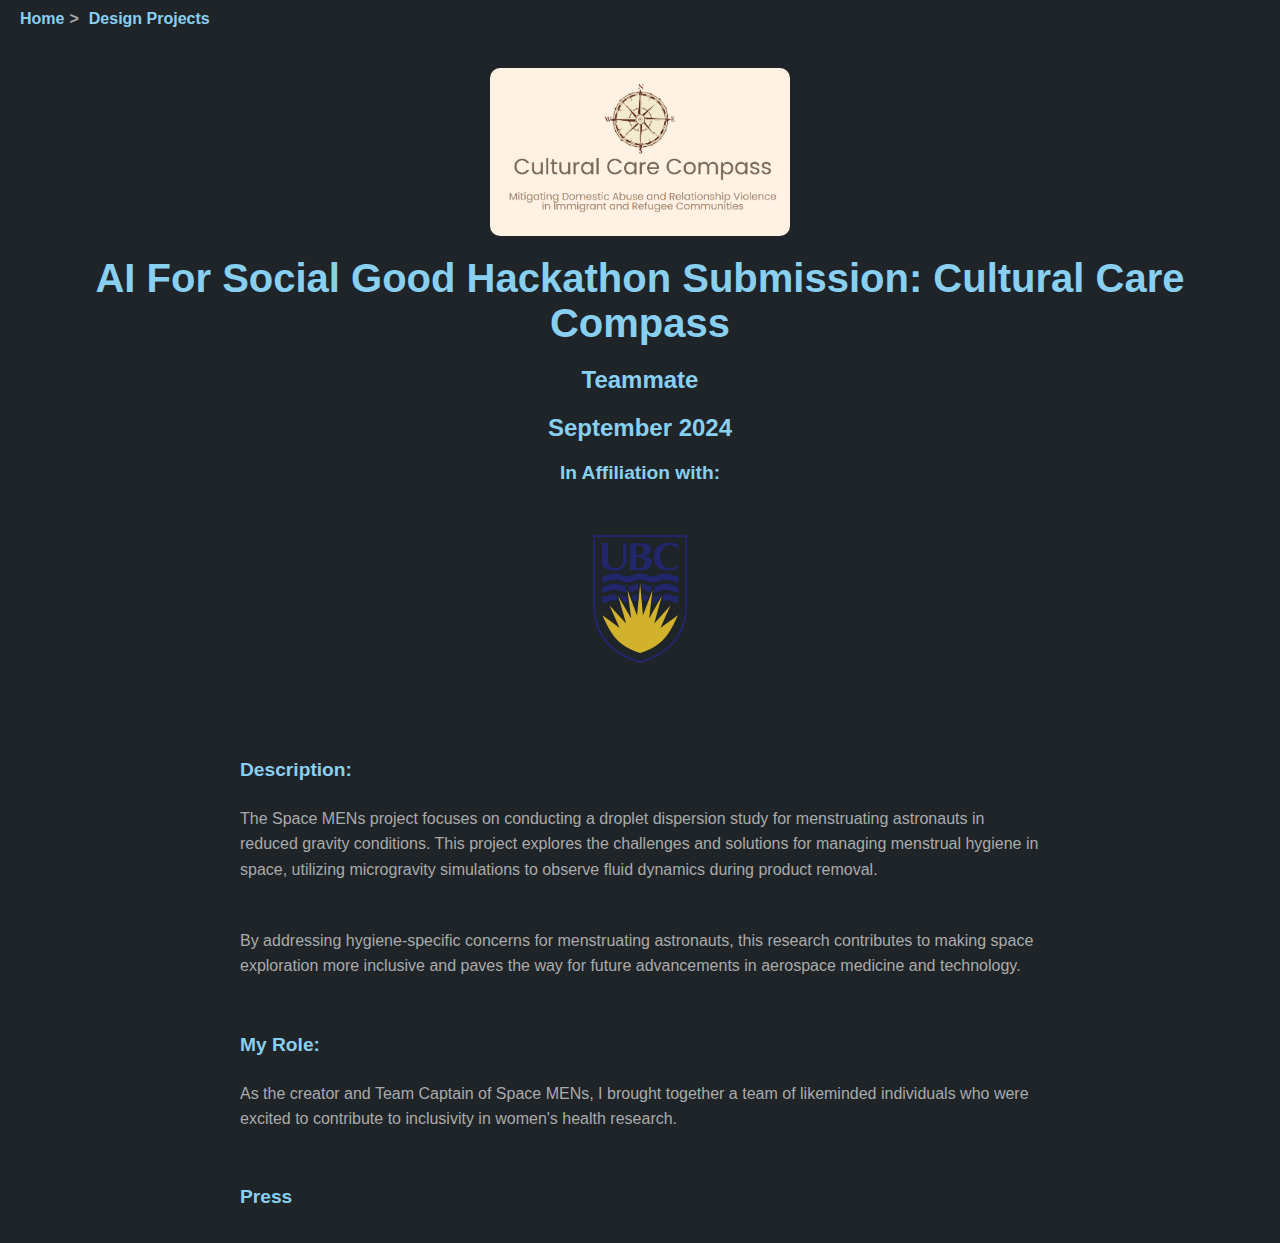
==== projects/ccc.html @ 33d6dafb "Initial commit" ====
<!DOCTYPE html>
<html lang="en">
    <head>
        <meta charset="UTF-8">
        <meta http-equiv="X-UA-Compatible" content="IE=edge">
        <meta name="viewport" content=""width=device-width, initial-scale="1.0">
        <title>The Cultural Care Compass</title>
        <link rel="stylesheet" href="../style.css"> 
        <link href="https://cdnjs.cloudflare.com/ajax/libs/font-awesome/6.0.0/css/all.min.css" rel="stylesheet">
    </head>
    <body>
<!-- ----------nav---------- -->
<div class="breadcrumb">
    <a href="../index.html" class="breadcrumb-link">Home</a> 
     
    <a href="../index.html#services" class="breadcrumb-link">Design Projects</a>
</div>



    <!-- ---------project logo---------- -->
        <div class="container">
            <div class="project-logo">
                <img src="../Images/ccc.png">
            </div>
<!-- ------------project title----------- -->
<div class="project-title">
    <h1> AI For Social Good Hackathon Submission: Cultural Care Compass</h1>
    <h2> Teammate </h2>
    <h2> September 2024 </h2>
    <h3> In Affiliation with: </h3>

    <div class="affiliation-logos">
        <div class="logo-item">
            <img src="../Images/ubcsoe_logo.png">
        </div>
    

    </div>



</div>

<!-- -------------project description---------- -->
<div class="project-description">
    <h3>
       <br> Description: 
    </h3>


    <p>
         The Space MENs project focuses on conducting a droplet dispersion study for menstruating astronauts 
                in reduced gravity conditions. This project explores the challenges and solutions for managing menstrual 
                hygiene in space, utilizing microgravity simulations to observe fluid dynamics during product removal.
    </p>

    <p>
       <br> By addressing hygiene-specific concerns for menstruating astronauts, this research contributes to making space exploration more inclusive 
                and paves the way for future advancements in aerospace medicine and technology.
    </p>

    <h3>
        <br> My Role: 
    </h3>

    <p>
         
        As the creator and Team Captain of Space MENs, I brought together a team of likeminded 
        individuals who were excited to contribute to inclusivity in women's health research. 
    </p>

    <h3>
       <br> Press
    </h3>

 </div>
        

</div>
</body>
</html>
---- style.css ----
*{ 
    margin: 0; 
    padding: 0; 
    /* font-family:'Andale mono', monospace;  */
    font-family: 'Trebuchet MS', 'Lucida Sans Unicode', 'Lucida Grande', 'Lucida Sans', Arial, sans-serif;
    box-sizing: border-box;
}

html{ 
    scroll-behavior: smooth; 
}

body{ 
    background: #1e2428 ; 
    color: #fff;
}

#header{ 
    width: 100%; 
    height: 100vh; 
    background-image: url("Images/background.png"); 
    background-size: cover; 
    background-position: center; 
}

.container{
    padding: 10px 5%; 

}

nav{
    display: flex;
    align-items: normal; 
    justify-content: right; 
    flex-wrap: wrap; 
}

.logo{ 
    width: 200px; 
}

nav ul li{ 
    display: inline-block; 
    list-style: none; 
    margin: 10px 20px; 
}

nav ul li a{ 
    color: #fff; 
    text-decoration: none; 
    font-size: 18px; 
    position: relative; 
}

nav ul li a::after{ 
    content: ''; 
    width: 0; 
    height: 3px; 
    background: #89cff0;
    position: absolute; 
    left: 0; 
    bottom: -6px; 
    transition: 0.5s; 
}

nav ul li a:hover::after{ 
    width: 100%;
}

.header-text { 
    margin-top: 25%; 
    font-size: 60px;
     
}

.header-text span{ 
    color: #89cff0;
}
.header-text h2{ 
    font-size: 30px; 
margin-top: 20px; 
}

/* ----------------about-------- */
#about{ 
    padding: 90px 0; 
    color: #ababab; 
     

}

.row{ 
    display: flex; 
    justify-content: space-between; 
    flex-wrap: wrap; 
}

.about-col-1{
    flex-basis: 35%; 

}
.about-col-1 img{ 
    width: 100%; 
    border-radius:10px;
}

.about-col-2{ 
    flex-basis: 60%; 

}

.sub-title{
    font-size: 60px; 
    font-weight: 600; 
    color: #89cff0; 
}

.tab-titles{ 
    display: flex; 
    margin: 50px 0 40px;
    padding: 0px; 
    color: #89cff0;
}

.tab-links{ 
    margin-right: 50px; 
    font-size: 18px; 
    font-weight: 500; 
    cursor: pointer; 
    position: relative; 
}

.tab-links::after{ 
    content: '' ; 
    width: 0; 
    height: 3px; 
    background: #fff; 
    position: absolute; 
    left: 0; 
    bottom: -8px; 
    transition: 0.5s; 
}

.tab-links.active-link::after{ 
    width: 50%; 
}

.tab-contents ul li{
    list-style: none; 
    margin: 10px 0; 


}

.tab-contents ul li span{ 
    color: #89cff0; 
    font-size: 10px; 
}

.tab-contents{ 
    display: none; 
}

.tab-contents.active-tab{
    display: block; 
}
/* -------------------technical projects---------------- */

#services{ 
    padding: 30px 0; 
 
}

.services-list{ 
    display: grid; 
    grid-template-columns: repeat(auto-fit, minmax(250px, 1fr));
    grid-gap: 40px; 
    margin-top: 50px;
    padding: 20px;  
}

.services-list div{ 
    transition: background 0.5s, transform 0.5s;
}

.services-list div:hover { 
    transform: translateY(-10px); 
}

.project-item { 
    position: relative; 
    overflow: hidden; 
    border-radius: 10px; 
    width: 100%; 
    cursor: pointer; 
    box-sizing: border-box;
}

.project-item h2 {
    position: relative; 
    margin-bottom: 10px; 
    text-align: center; 
    font-size: 1.2rem; 
    color: #fff; 
    z-index: 2; 
}

.project-image { 
    width: 100%;
    height: 100%; 
    object-fit: contain; 
    display: block; 
    transition: transform 0.5s ease-in-out; 
    border-radius: 10px; 

}

a {
    color: inherit; /* This will inherit the color of the parent element */
    text-decoration: none; /* Removes underline if desired */
}

a:visited {
    color: inherit; /* Ensures visited links have the same color */
}

a:hover {
    color: #89cff0; /* Optional: Add hover color for better user experience */
    /* text-decoration: underline; Optional: Add underline on hover */
}




.project-image, .overlay { 
    border-radius: 10px; 
}

.overlay { 
    position: absolute; 
    top: 0; 
    left: 0; 
    width: 100%; 
    height: 100%; 
    background-color: rgba(0,0,0,0.8); 
    display: flex; 
    flex-direction: column;
    align-items: center;
    justify-content: flex-start;
    padding: 20px; 
    box-sizing: border-box;
    border-radius: 10px;
    opacity: 0; 
    transition: opacity 0.5s ease-in-out; 
    overflow-y: auto; 
    scrollbar-width: thin; 
    z-index: 1; 

}

.overlay h2, .overlay p { 
    color: white; 
    text-align: center; 
    margin: 10px 0;
    word-wrap: break-word; 
}
.overlay h2 { 
    font-size: 1.5rem; 
    font-weight: bold; 
}

.overlay p { 
    font-size: 1rem; 
    line-height: 1.5; 

}

.project-item:hover .project-image { 
    transform: scale(1.1); 
    transition: background 0.5s, transform 0.5s;
    transform: translateY(-10px); 

}


.project-item:hover .overlay { 
    opacity: 1; 
    display: flex; 
    justify-content: center; 
    align-items: center; 
    transform: translateY(0px); 

}

.project item, .overlay, .project-image { 
    box-sizing: border-box;
}


/* ---------work experience--------- */


/* Keep in mind that the class names for some sections are the same, so it will 
automatically adjust the features under #services as it does for #portfolio. 
I am lazy so I won't fix that.  */

#portfolio{ 
    padding: 50px, 0; 
}

.work-list{ 
    display: grid; 
    grid-template-columns: repeat(auto-fit, minmax(250px, 1fr));
    grid-gap: 40px; 
    margin-top: 50px;
    padding: 20px;  
}

.work-list div{ 
    transition: background 0.5s, transform 0.5s;
}

.work-list div:hover { 
    transform: translateY(-10px); 
}

.project-item { 
    position: relative; 
    overflow: hidden; 
    border-radius: 10px; 
    width: 100%; 
    height: auto; 
    cursor: pointer; 
    box-sizing: border-box;
}

.project-item h3 { 
    position: relative; 
    margin-bottom: 10px; 
    text-align: center; 
    font-size: 1.2rem; 
    z-index: 2;
    color: #fff; 
}

.project-image { 
    width: 100%;
    height: 100%; 
    object-fit: cover; 
    display: block; 
    transition: transform 0.5s ease-in-out; 
    border-radius: 8px; 

}

.overlay { 
    position: absolute; 
    top: 0; 
    left: 0; 
    width: 100%; 
    height: 100%; 
    /* background: linear-gradient(rgba(0,0,0,0.5), #1e2428;  */
    background-color: rgba(0,0,0,0.8); 
    display: flex; 
    flex-direction: column;
    align-items: center;
    justify-content: flex-start;
    padding: 20px; 
    box-sizing: border-box;
    opacity: 0; 
    transition: opacity 0.5s ease-in-out; 
    overflow-y: auto; 
    scrollbar-width: thin; 
    z-index: 1; 

}

.overlay h2, .overlay p { 
    color: white; 
    text-align: center; 
    margin: 10px 0;
    word-wrap: break-word; 
}
.overlay h2 { 
    font-size: 1.5rem; 
    font-weight: bold; 
}

.overlay p { 
    font-size: 1rem; 
    line-height: 1.5; 

}

.project-item:hover .project-image { 
    transform: scale(1.1) translateY(-10px); 
    transition: background 0.5s, transform 0.5s;
    /* transform: translateY(-10px);  */

}


.project-item:hover .overlay { 
    opacity: 1; 
    display: flex; 
    justify-content: center; 
    align-items: center; 
    transform: translateY(0px); 

}

.layer { 
    width: 100%; 
    height: 0; 
    background: linear-gradient(rgba(0,0,0,0.5), #1e2428); 
    border-radius: 10px;
    position: absolute; 
    left: 0; 
    bottom: 0; 
    overflow: hidden; 
    display: flex;
    align-items: center; 
    justify-content: center;
    flex-direction: column;
    padding: 0 40px; 
    text-align: center; 
    font-size: 14px;
    transition: height 0.5s;
}

.project-item:hover .layer{ 
    height: 100%;
    transform: translateY(0px); 
}

.layer p { 
    font-size: 1rem; 
    line-height: 1.5; 

}

/* -----------press----------- */
#articles {
    padding: 50px 20px; 
    background: #1e2428; 
    color: #fff;}

.press-list { 
    display: grid; 
    grid-template-columns: repeat(auto-fit, minmax(250px, 1fr)); 
    gap: 40px; 
    margin-top: 50px; 
    padding: 20px; 
}

.press-item { 
    position: relative; 
    overflow: hidden; 
    border-radius: 10px; 
    transition: transform 0.3s ease-in-out; 
    cursor: pointer; 
    box-sizing: border-box;
    height: 250px;

}

.press-item img{ 
    width: 100%; 
    height: auto; 
    object-fit: cover;
    border-radius: 10px;
    margin-bottom: 10px;
    display: block;
    transition: transform 0.5s ease-in-out;

}

.press-item h2 { 
    position: relative; 
    z-index: 2; 
    margin-bottom: 20px; 
    text-align: center; 
    line-height: 1.4;
}

.press-item:hover img{ 
    transform: scale(1.1); 
}

.press-images { 
    display: flex;
    flex-direction: column; /* Stack the images vertically */
    align-items: center;
    gap: 10px; /* Add some spacing between the images */
    border-radius: 10px;
    box-sizing: border-box;
}

.logo-img { 
    width: 50%; /* Smaller size for the logo */
    max-height: 100px; /* Limit the height of the logo */
    object-fit: contain; /* Ensure the logo fits well without cropping */
    border-radius: 5px; /* Optional: add rounded corners */
}

.main-img {
    width: 100%; /* Take up the full width of the container */
    max-height: 250px; /* Limit the height */
    object-fit: cover; /* Adjust the image to fit the container */
    border-radius: 10px; /* Optional: add rounded corners */
}

.press-item a { 
    text-decoration: none; 
    color: inherit; 
    display: block; 
}


.press-overlay { 
    position: absolute; 
    top: 0; 
    left: 0; 
    width: 100%; 
    height: 100%; 
    background: rgba(0,0,0,0.7); 
    display: flex; 
    flex-direction: column; 
    align-items: center; 
    justify-content: flex-end; 
    opacity: 0; 
    transition: opacity 0.3s ease-in-out; 
    padding: 20px; 
    text-align: center; 
    border-radius: 10px;
    z-index: 1;
}

.press-item:hover .press-overlay { 
    opacity: 1; 
}

.press-overlay h3 { 
    font-size: 1.2rem; 
    margin-bottom: 10px; 
    color: #fff; 
}

.press-overlay p{ 
    font-size: 0.9rem; 
    line-height: 1.4; 
    color: #fff; 
}

.press-item img { 
    border-radius: 10px;
}

/* -------contact----------- */

#contact { 
    background: #1e2428; 
    padding: 50px 20px; 
    color: #fff; 
}

.contain { 
    max-width: 1200px; 
    margin: auto; 
}

.row { 
    display: flex; 
    flex-wrap: wrap; 
    justify-content: space-between; 
    align-items:flex-start;
    gap: 20px; 
}

.contact-left{ 
    /* flex-basis: 35%; */
    flex: 1; 
    max-width: 40%;
}

.contact-right{
    flex: 1; 
    /* flex-basis: 60%; */
    max-width: 55%;
    /* margin-bottom: 20px;  */
    margin-top: -30px;
}

.contact-left p{ 
    margin-top: 30px; 
    color: #ababab; 

}


.contact-left a{ 
    text-decoration: none; 
    font-size: 1rem; 
    margin-bottom: 20px;
    color: #ababab;
    display: inline-block; 
    transition: transform 0.3s, color 0.3s;  
}

.contact-left a:last-child { 
    margin-bottom:0; 
}
.contact-left a:hover{
    color: #fff; 
    transform: translateY(-5px);
}

/* .btn.btn2{
    display: inline-block; 
    background: #ff004f; 
} */

.contact-right form{ 
    width: 100%; 
}

.contact-right form{ 
    display: flex; 
    flex-direction: column; 
    gap: 15px; 
}

form label { 
    font-size: 1rem; 
    margin-bottom: 5px; 
    color: #ababab; 
}


form input, form textarea{ 
    width: 100%; 
    border: 1px solid#444; 
    background: #262626; 
    padding: 15px; 
    color: #fff; 
    font-size: 1rem; 
    border-radius: 6px; 
    transition: border-color 0.3s, box-shadow 0.3s; 

}
form input:focus,
form textarea:focus { 
    border-color: #fff; 
    box-shadow: 0 0 5px rgba(255, 0, 79, 0.5); 
}

form button { 
    display: inline-block; 
    background: #262626; 
    color: #fff; 
    padding: 12px 20px; 
    font-size: 1rem; 
    border: none; 
    border-radius: 6px; 
    cursor: pointer; 
    transition: background 0.3s;
}

form button:hover { 
    background: #1e2428; 
}

@media (max-width: 768px) { 
    .row { 
        flex-direction: column;
    }
    .contact-left, .contact-right { 
        flex-basis: 100%; 
    }
}


/* --------------css for small screen------------- */
nav .fa-solid { 
    display: none; 
}

@media only screen and (max-width: 600px) { 
    .header-text{ 
        margin-top: 100%; 
        font-size: 16px; 
    }

    .header-text h1{ 
        font-size: 30px; 
    }

    nav .fa-solid{ 
        display: block; 
        font-size: 25px;
    }

    nav ul{ 
        background: #1e2428; 
        position: fixed; 
        top: 0; 
        right: -200; 
        width: 200px; 
        height: 100vh; 
        padding-top: 50px; 
        z-index: 2; 
        transition: right 0.5s;

    }
    nav ul li{ 
        display: block;
        margin: 25px; 

    }

    nav ul .fa-solid{ 
        position: absolute; 
        top: 25px; 
        left: 25px; 
        cursor: pointer; 
    }

    .sub-title { 
        font-size: 20px;
    }

    .about-col-1, .about-col-2 { 
        flex-basis: 100%;
    }

    .about-col-1 { 
        margin-bottom: 30px; 
    }

    .about-col-2 { 
        font-size: 14px; 
    }

    .tab-links { 
        font-size: 16px; 
        margin-right: 20px; 
    }

    .contact-left, .contact-right { 
        flex-basis: 100%;
    }
    


}

#msg{ 
    color: #fff; 
    margin-top: -20px; 
    display: block; 
}
}

iframe { 
    border: none; 
    margin: 20px auto; 
    display: block; 
}


/* ----------space mens page----------- */


.breadcrumb {
    display: flex;
    align-items: center;
    gap: 5px;
    font-size: 1rem;
    padding: 10px 20px;
    background-color: #1e2428; /* Match the background */
    color: #ababab; /* Neutral text color */
}

.breadcrumb a {
    color: #89cff0; /* Match your link color */
    text-decoration: none;
    font-weight: bold;
    transition: color 0.3s ease;
}

.breadcrumb a:hover {
    color: #fff; /* Highlight on hover */
}

.breadcrumb > :not(:last-child)::after {
    content: '>'; /* Separator */
    margin-left: 5px;
    margin-right: 5px;
    color: #ababab; /* Neutral separator color */
}


.project-logo img { 
    width: 50%; 
    max-width: 300px; 
    height: auto; 
    margin: 20px auto; 
    display: block; 
    justify-items: center; 
    display: block; 
    border-radius: 10px;
}


.project-title h1{ 
    font-size: 2.5rem; 
    margin: 20px 0; 
    color: #89cff0; 
    text-align: center;
}

.project-title h2{ 
    font-size: 1.5rem; 
    margin: 20px 0; 
    color: #89cff0; 
    text-align: center; 
}

.project-title h3{ 
    font-size: 1.2rem; 
    margin: 20px 0; 
    color: #89cff0; 
    text-align: center; 
}

.project-description p{ 
    font-size: 1rem;
    line-height: 1.6; 
    margin: 20px auto;
    color:#ababab; 
    max-width: 800px;
}

.project-description h3 { 
    font-size: 1.2rem; 
    line-height: 1.6; 
    margin: 20px auto; 
    color: #89cff0;
    max-width: 800px;
}

.affiliation-logos { 
    display: flex; 
    justify-content: center; 
    align-items: center;
    gap: 30px; 
    /* margin-top: 20px; */
    height: 200px;

}

.logo-item { 
    text-align: center; 
    max-width: 150px; 
    display: flex;
    justify-content: center;
    align-items: center;
}

.logo-item img{ 
    max-width: 100%; 
    height: auto; 
    margin-bottom: 10px; 
}
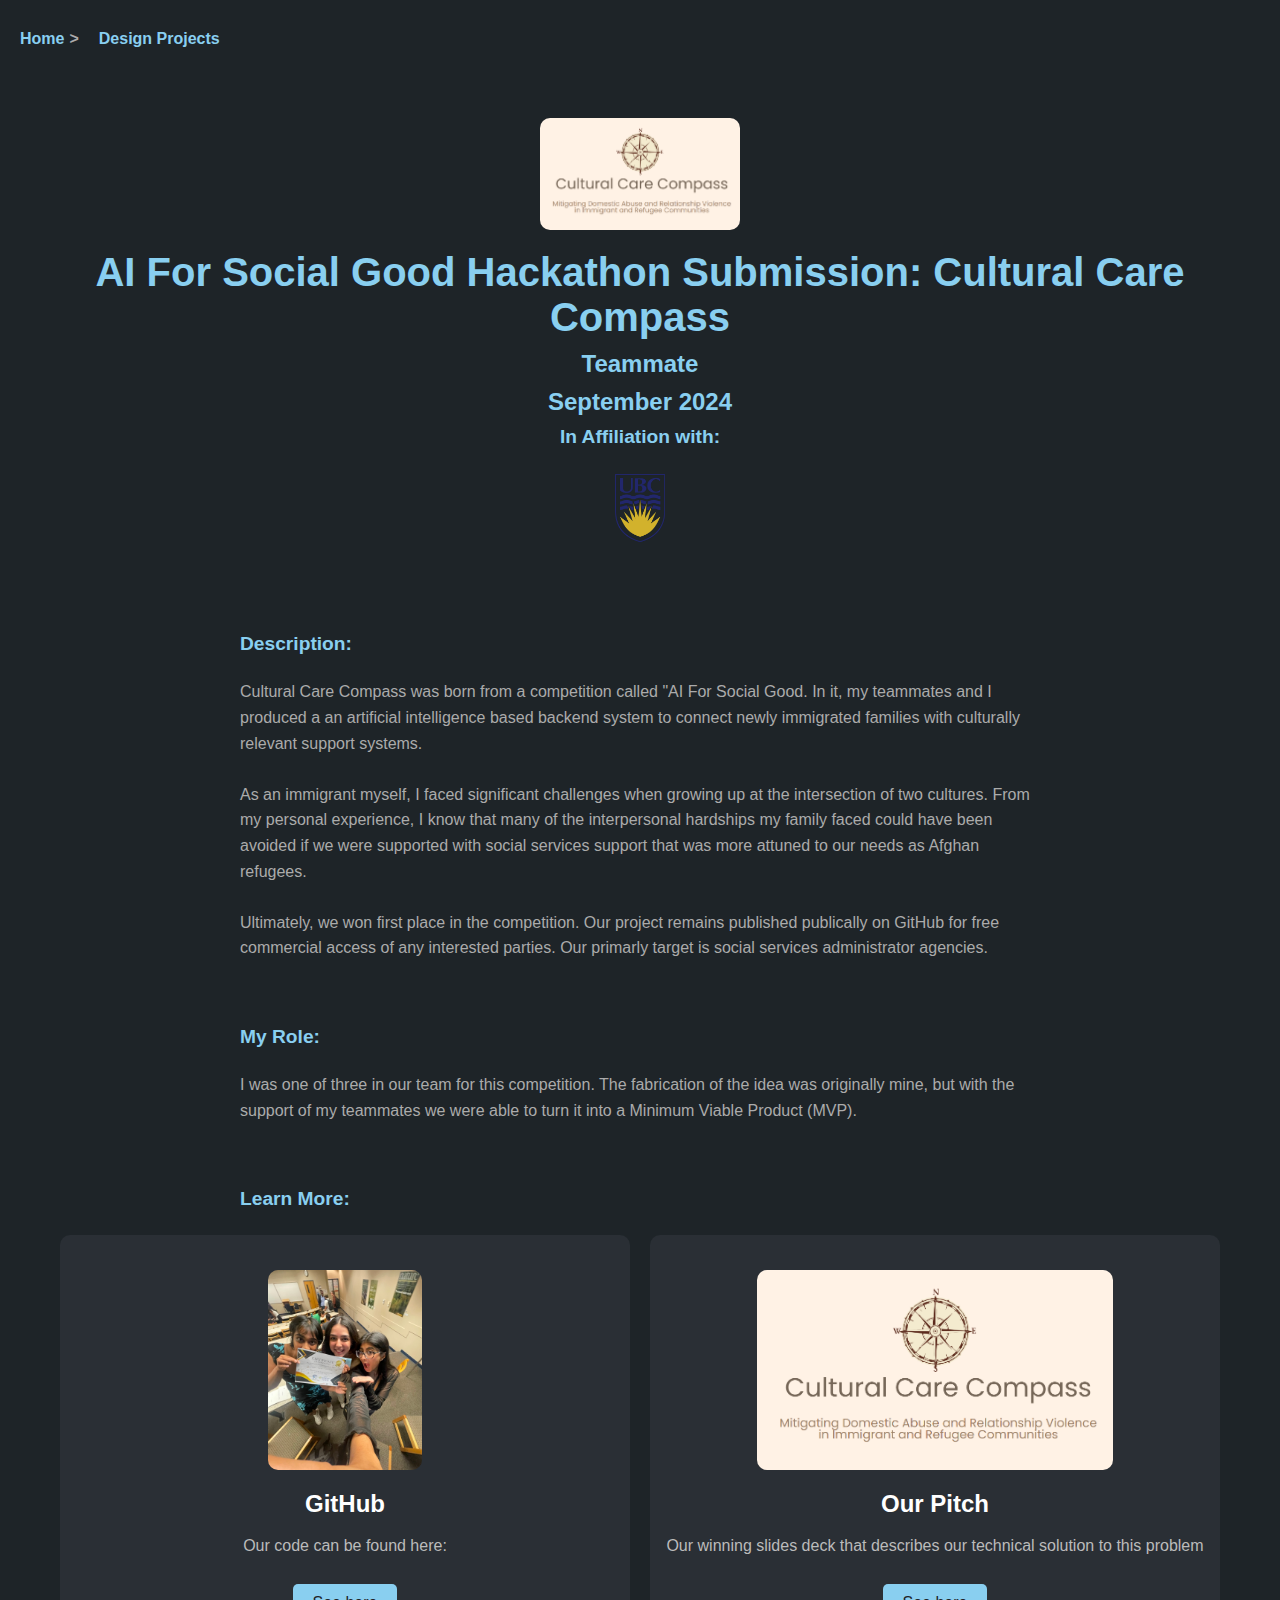
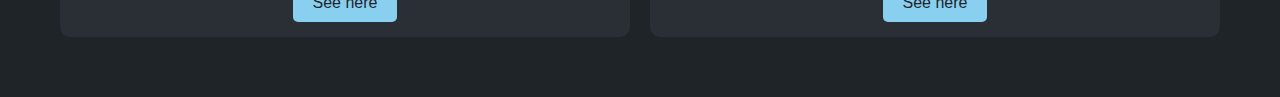
==== commit 5fb96777: "cultural care compass page" ====
--- a/projects/ccc.html
+++ b/projects/ccc.html
@@ -8,7 +8,223 @@
         <link rel="stylesheet" href="../style.css"> 
         <link href="https://cdnjs.cloudflare.com/ajax/libs/font-awesome/6.0.0/css/all.min.css" rel="stylesheet">
     </head>
-    <body>
+    <style>
+        .body {
+            font-family: Arial, sans-serif;
+            background-color: #1e2428;
+            color: #ffffff;
+            margin: 0;
+            padding: 0;
+        }
+        .container {
+            max-width: 1200px;
+            margin: 0 auto;
+            padding: 20px;
+        }
+        .breadcrumb {
+            margin: 20px 0;
+        }
+        .breadcrumb a {
+            color: #89cff0;
+            text-decoration: none;
+            margin-right: 10px;
+        }
+        .breadcrumb a:hover {
+            text-decoration: underline;
+        }
+        .project-logo img {
+            display: block;
+            max-width: 200px;
+            margin: 20px auto;
+        }
+        .project-title {
+            text-align: center;
+            margin: 20px 0;
+        }
+        .project-title h1, .project-title h2, .project-title h3 {
+            margin: 10px 0;
+        }
+        .affiliation-logos {
+            display: flex;
+            justify-content: center;
+            gap: 20px;
+            margin: 20px 0;
+        }
+        .affiliation-logos img {
+            max-height: 80px;
+        }
+        .project-description {
+            margin: 40px 0;
+        }
+        .project-description h3 {
+            margin-top: 30px;
+            color: #89cff0;
+        }
+
+        .project-description img { 
+            display: block; 
+            max-width: 50%; 
+            margin: 20px auto; 
+        }
+
+        .project-description .caption{ 
+            margin-top: 10px; 
+            text-align: center;
+            font-size: 15px; 
+            color: #bbbbbb;
+        }
+        .grid {
+            display: grid;
+            grid-template-columns: repeat(auto-fit, minmax(300px, 1fr));
+            gap: 20px;
+        }
+        .grid-item {
+            background: #2a2f35;
+            border-radius: 10px;
+            overflow: hidden;
+            text-align: center;
+            transition: transform 0.3s ease;
+            padding: 15px;
+        }
+        .grid-item:hover {
+            transform: translateY(-10px);
+        }
+        .grid-item img {
+            max-width: 100%;
+            height: 200px;
+            object-fit: cover;
+            border-radius: 10px;
+        }
+        .grid-item h2 {
+            margin: 15px 0;
+            color: #ffffff;
+        }
+        .grid-item p {
+            color: #bbbbbb;
+            font-size: 1rem;
+            margin: 10px 0;
+        }
+        .grid-item a {
+            display: inline-block;
+            margin-top: 15px;
+            padding: 10px 20px;
+            background: #89cff0;
+            color: #1e2428;
+            text-decoration: none;
+            border-radius: 5px;
+            transition: background 0.3s ease;
+        }
+        .grid-item a:hover {
+            background: #6bb8d6;
+        }
+
+        .skills-table { 
+            margin: 20px auto; 
+            max-width: 800px; 
+            padding: 20px; 
+            background-color: #2a2f35;
+            border-radius: 10px;
+            box-shadow: 0 4px 10px rgba(0, 0, 0, 0.2);
+        }
+
+        .skills-table h3 { 
+            text-align: center; 
+            font-size: 20px; 
+            color: #ffff; 
+            margin-bottom: 20px; 
+        }
+
+        .skills-table table { 
+            width: 100%; 
+            border-collapse: collapse;
+            font-family: 'Arial', sans-serif; 
+        }
+        .skills-table th, .skills-table td{ 
+            text-align: left; 
+            padding: 15px; 
+            color: #ffffff; 
+            border-bottom: 1px solid #444;
+        }
+        .skills-table th {
+         background-color: #1e2428;
+        font-weight: bold;
+        text-transform: uppercase;
+        }
+
+        .skills-table tbody tr:nth-child(odd) {
+          background-color: #33383e;
+        }
+
+        .skills-table tbody tr:hover {
+         background-color: #3e464d;
+         cursor: default;
+        }
+
+        .skills-table td {
+         font-size: 16px;
+        }
+
+        .skills-table td:first-child {
+         font-weight: bold;
+        }
+
+ /* Gallery Section Styles */
+.gallery-section {
+    padding: 50px 20px;
+    background-color: #1e2428;
+    color: #ffffff;
+    text-align: center;
+}
+
+.gallery-section h2 {
+    font-size: 2.5rem;
+    margin-bottom: 30px;
+    color: #89cff0;
+}
+
+.gallery-container {
+    display: flex;
+    flex-wrap: wrap;
+    gap: 20px;
+    justify-content: center;
+}
+
+.gallery-item {
+    flex: 1 1 auto;
+    max-width: 300px; /* Maximum width for each gallery item */
+    text-align: center;
+    margin: 10px;
+    background: #2a2f35;
+    border-radius: 10px;
+    box-shadow: 0 4px 8px rgba(0, 0, 0, 0.3);
+    padding: 10px;
+    transition: transform 0.3s ease, box-shadow 0.3s ease;
+}
+
+.gallery-item:hover {
+    transform: translateY(-10px);
+    box-shadow: 0 8px 16px rgba(0, 0, 0, 0.4);
+}
+
+.gallery-item img {
+    max-width: 100%;
+    height: auto;
+    display: block;
+    margin: 0 auto;
+}
+
+.gallery-item p {
+    margin-top: 10px;
+    font-size: 0.9rem;
+    color: #bbbbbb;
+    text-align: center;
+}
+
+    </style>
+</head>
+<body>
+
+        
 <!-- ----------nav---------- -->
 <div class="breadcrumb">
     <a href="../index.html" class="breadcrumb-link">Home</a> 
@@ -50,14 +266,23 @@
 
 
     <p>
-         The Space MENs project focuses on conducting a droplet dispersion study for menstruating astronauts 
-                in reduced gravity conditions. This project explores the challenges and solutions for managing menstrual 
-                hygiene in space, utilizing microgravity simulations to observe fluid dynamics during product removal.
+         Cultural Care Compass was born from a competition called "AI For Social Good. In it, my teammates and I produced
+          a an artificial intelligence based backend system to connect newly immigrated families with culturally 
+          relevant support systems. 
+          <br> <br>
+
+          As an immigrant myself, I faced significant challenges when growing up at the intersection of two cultures. 
+          From my personal experience, I know that many of the interpersonal hardships my family faced could have been avoided 
+          if we were supported with social services support that was more attuned to our needs as Afghan refugees. 
+
+          <br> <br>
+
+          Ultimately, we won first place in the competition. Our project remains published publically on GitHub for free commercial access of 
+          any interested parties. Our primarly target is social services administrator agencies. 
     </p>
 
     <p>
-       <br> By addressing hygiene-specific concerns for menstruating astronauts, this research contributes to making space exploration more inclusive 
-                and paves the way for future advancements in aerospace medicine and technology.
+
     </p>
 
     <h3>
@@ -66,13 +291,30 @@
 
     <p>
          
-        As the creator and Team Captain of Space MENs, I brought together a team of likeminded 
-        individuals who were excited to contribute to inclusivity in women's health research. 
+        I was one of three in our team for this competition. The fabrication of the idea was originally mine, but with the support 
+        of my teammates we were able to turn it into a Minimum Viable Product (MVP). 
     </p>
 
     <h3>
-       <br> Press
+       <br> Learn More: 
     </h3>
+    <div class="grid">
+      
+        <div class="grid-item">
+            <img src="../Images/cccteam.jpg" alt="CAN-RGX Competition">
+            <h2>GitHub</h2>
+            <p> Our code can be found here: </p>
+            <a href="https://github.com/Jeena01/AI4SG-Hackathon">See here</a>
+        </div>
+        <div class="grid-item">
+            <img src="../Images/ccc.png" alt="Instagram">
+            <h2>Our Pitch</h2>
+            <p>Our winning slides deck that describes our technical solution to this problem</p>
+            <a href="https://docs.google.com/presentation/d/1MPC2XwPLGxz_mcHnZNy8S5p-CIkyvV7x3vNvfns4ewU/edit?usp=sharing"> See here </a>
+        </div>
+        
+        </div>
+    </div>
 
  </div>
         
--- a/style.css
+++ b/style.css
@@ -855,8 +855,8 @@
     align-items: center;
     gap: 30px; 
     /* margin-top: 20px; */
-    height: 200px;
-
+    /* height: 200px; */
+    margin-top: 20px; 
 }
 
 .logo-item { 
@@ -870,6 +870,8 @@
 .logo-item img{ 
     max-width: 100%; 
     height: auto; 
+    object-fit: contain;
+    border-radius: 10px; 
     margin-bottom: 10px; 
 }
 
